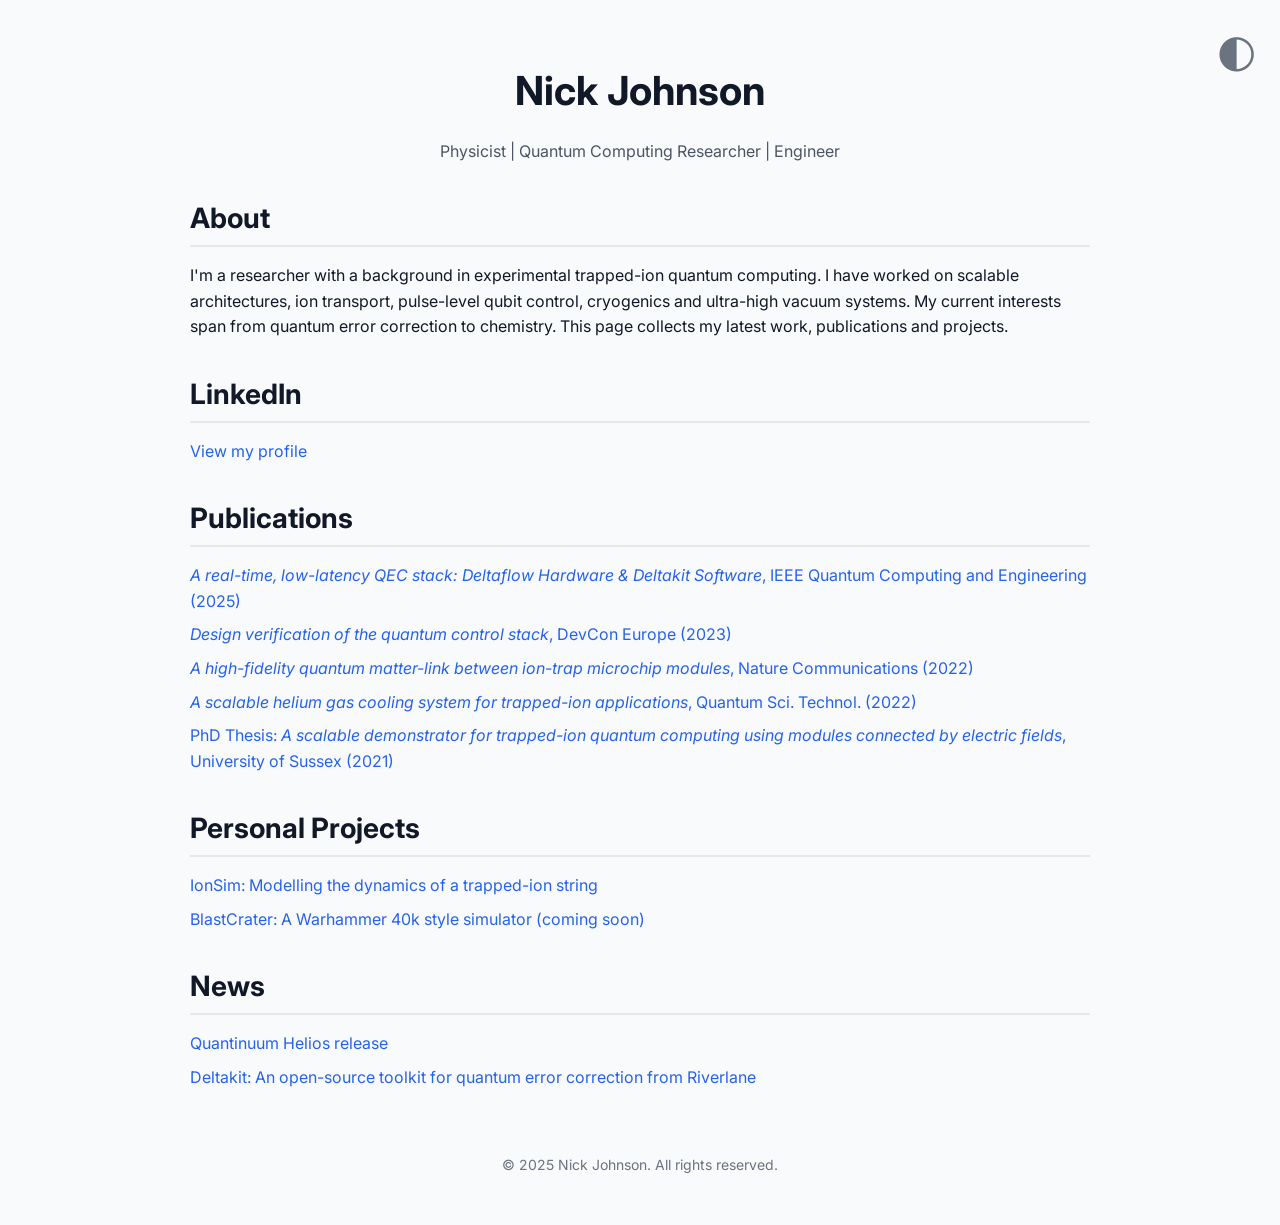
==== index.html @ 54531b84 "Updated publication link to IEEE poster paper to include URL" ====
<!DOCTYPE html>
<html lang="en">
<head>
  <meta charset="UTF-8">
  <meta name="viewport" content="width=device-width, initial-scale=1.0">
  <title>Nick Johnson</title>
  <link href="https://fonts.googleapis.com/css2?family=Inter:wght@400;600;700&display=swap" rel="stylesheet">
  <style>
    body {
      font-family: 'Inter', sans-serif;
      margin: 0;
      padding: 0;
      background-color: #f9fafb;
      color: #111827;
      line-height: 1.6;
      transition: background-color 0.3s, color 0.3s;
    }
    body.dark {
      background-color: #111827;
      color: #f3f4f6;
    }
    a {
      color: #2563eb;
      text-decoration: none;
      transition: color 0.3s;
    }
    body.dark a {
      color: #93c5fd;
    }
    a:hover {
      text-decoration: underline;
    }
    .container {
      max-width: 900px;
      margin: auto;
      padding: 2rem 1rem;
    }
    h1, h2 {
      margin-bottom: 0.5rem;
      font-weight: 700;
    }
    h1 {
      font-size: 2.5rem;
      text-align: center;
    }
    h2 {
      font-size: 1.75rem;
      margin-top: 2rem;
      border-bottom: 2px solid #e5e7eb;
      padding-bottom: 0.25rem;
    }
    body.dark h2 {
      border-color: #374151;
    }
    ul {
      list-style-type: none;
      padding-left: 0;
    }
    li {
      margin-bottom: 0.5rem;
    }
    .section {
      margin-bottom: 2rem;
    }
    .footer {
      text-align: center;
      font-size: 0.875rem;
      color: #6b7280;
      margin-top: 4rem;
      padding-bottom: 1rem;
    }
    body.dark .footer {
      color: #b4bbc7;
    }
    .toggle {
      position: fixed;
      top: 1rem;
      right: 1rem;
      background-color: transparent;
      color: #6b7280;
      border: none;
      padding: 0.5rem;
      border-radius: 50%;
      cursor: pointer;
      font-size: 2.8rem;
      transition: color 0.3s, transform 0.3s;
    }
    .toggle:hover {
      transform: scale(1.1);
    }
    body.dark .toggle {
      color: #d1d5db;
    }
    .subtitle {
      text-align: center;
      color: #4b5563; /* unchanged in light mode */
    }
    body.dark .subtitle {
      color: #b4bbc7; /* lighter grey in dark mode */
    }
    @media (max-width: 600px) {
      h1 {
        font-size: 2rem;
      }
      h2 {
        font-size: 1.5rem;
      }
      .toggle {
        font-size: 2.4rem;
      }
    }
  </style>
</head>
<body>
  <button class="toggle" id="themeToggle" aria-label="Toggle Dark Mode">◐</button>
  <div class="container">
    <header class="section">
      <h1>Nick Johnson</h1>
      <p class="subtitle">Physicist | Quantum Computing Researcher | Engineer</p>
    </header>

    <section class="section">
      <h2>About</h2>
      <p>I'm a researcher with a background in experimental trapped-ion quantum computing. I have worked on scalable architectures, ion transport, pulse-level qubit control, cryogenics and ultra-high vacuum systems. My current interests span from quantum error correction to chemistry. This page collects my latest work, publications and projects.</p>
    </section>

    <section class="section">
      <h2>LinkedIn</h2>
      <ul>
        <li><a href="https://www.linkedin.com/in/nickianjohnson/" target="_blank">View my profile</a></li>
      </ul>
    </section>

    <section class="section">
      <h2>Publications</h2>
      <ul>
        <li><a href="https://ieeexplore.ieee.org/document/11249874" target="_blank"><i>A real-time, low-latency QEC stack: Deltaflow Hardware & Deltakit Software</i>, IEEE Quantum Computing and Engineering (2025)</a></li>
        <li><a href="https://arxiv.org/abs/2310.05229" target="_blank"><i>Design verification of the quantum control stack</i>, DevCon Europe (2023)</a></li>
        <li><a href="https://www.nature.com/articles/s41467-022-35285-3" target="_blank"><i>A high-fidelity quantum matter-link between ion-trap microchip modules</i>, Nature Communications (2022)</a></li>
        <li><a href="https://iopscience.iop.org/article/10.1088/2058-9565/ac5d7d/meta" target="_blank"><i>A scalable helium gas cooling system for trapped-ion applications</i>, Quantum Sci. Technol. (2022)</a></li>
        <li><a href="https://sussex.figshare.com/articles/thesis/A_scalable_demonstrator_for_trapped-ion_quantum_computing_using_modules_connected_by_electric_fields/23487251?file=41195876" target="_blank">PhD Thesis: <i>A scalable demonstrator for trapped-ion quantum computing using modules connected by electric fields</i>, University of Sussex (2021)</a></li>
      </ul>
    </section>

    <section class="section">
      <h2>Personal Projects</h2>
      <ul>
        <li><a href="/ionsim" target="_blank">IonSim: Modelling the dynamics of a trapped-ion string</a></li>
        <li><a href="https://blastcrater.net" target="_blank">BlastCrater: A Warhammer 40k style simulator (coming soon)</a></li>
      </ul>
    </section>

    <section class="section">
      <h2>News</h2>
      <ul>
        <li><a href="https://www.quantinuum.com/blog/introducing-helios-the-most-accurate-quantum-computer-in-the-world" target="_blank">Quantinuum Helios release</a></li>
        <li><a href="https://deltakit.riverlane.com/" target="_blank">Deltakit: An open-source toolkit for quantum error correction from Riverlane</a></li>
      </ul>
    </section>

    <footer class="footer">
      © 2025 Nick Johnson. All rights reserved.
    </footer>
  </div>
  <script>
    const toggleButton = document.getElementById('themeToggle');
    function updateIcon() {
      toggleButton.textContent = document.body.classList.contains('dark') ? '◑' : '◐';
    }
    function toggleDarkMode() {
      document.body.classList.toggle('dark');
      localStorage.setItem('darkMode', document.body.classList.contains('dark'));
      updateIcon();
    }
    toggleButton.addEventListener('click', toggleDarkMode);
    if (localStorage.getItem('darkMode') === 'true') {
      document.body.classList.add('dark');
    }
    updateIcon();
  </script>
</body>
</html>
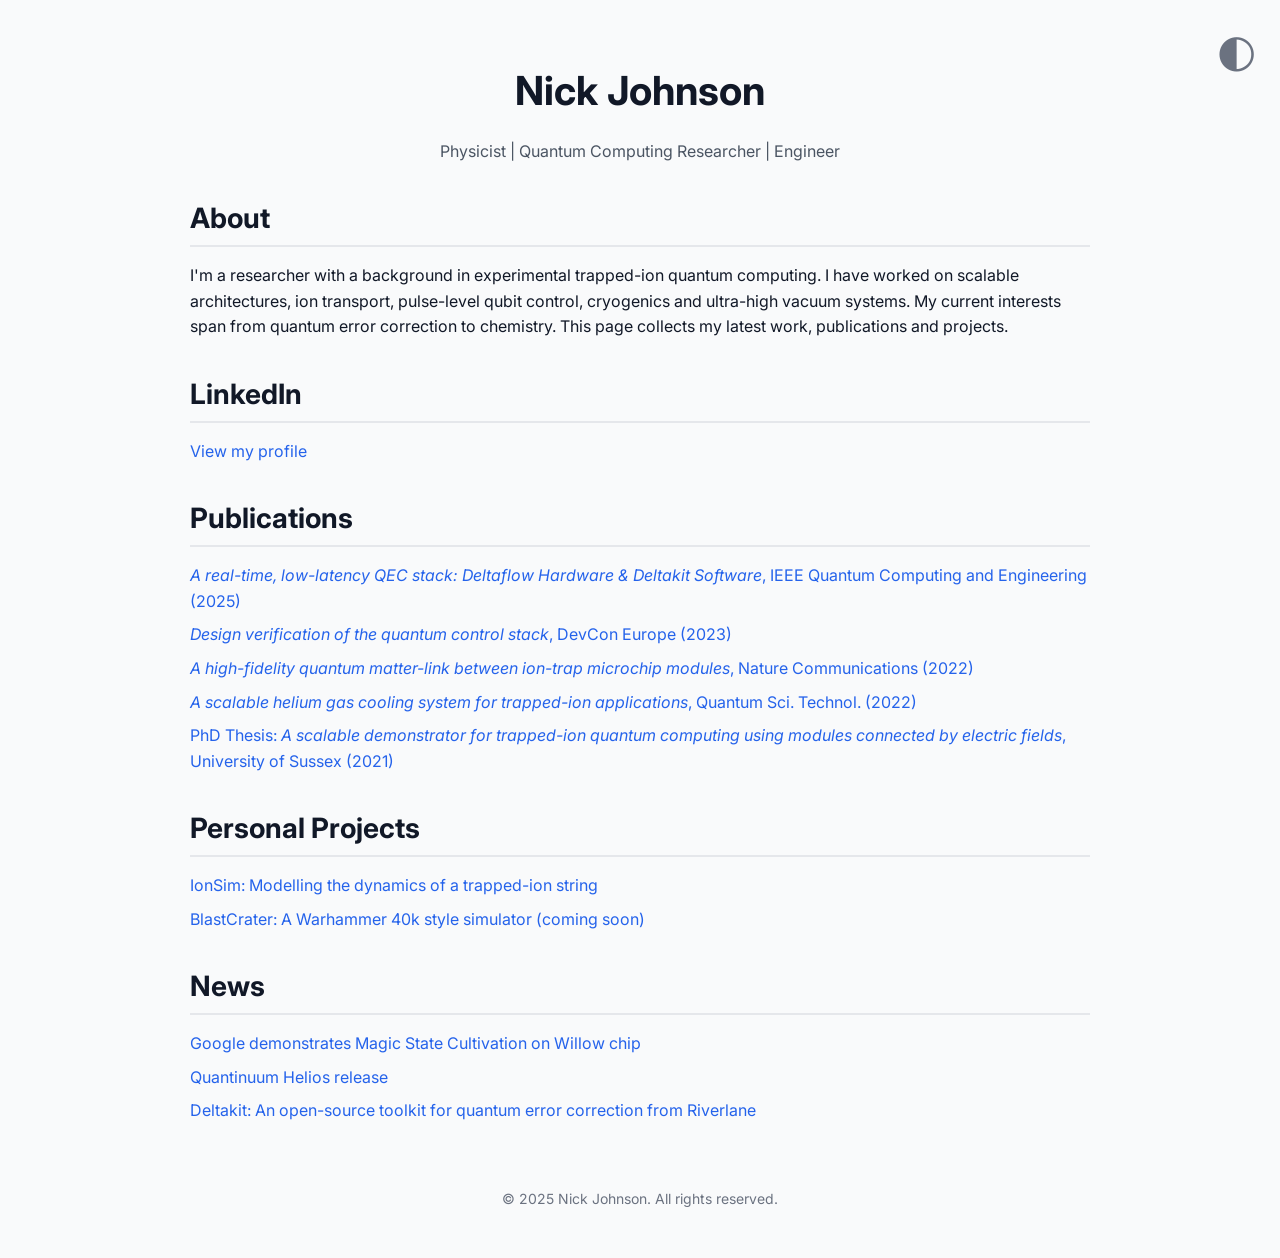
==== commit 6a5c5a75: "Add news link for Google Magic State Cultivation" ====
--- a/index.html
+++ b/index.html
@@ -153,6 +153,7 @@
     <section class="section">
       <h2>News</h2>
       <ul>
+        <li><a href="https://www.linkedin.com/posts/emmarosenfeld_im-excited-to-announce-our-latest-work-on-activity-7406871333004881920-wS8f/" target="_blank">Google demonstrates Magic State Cultivation on Willow chip</a></li>
         <li><a href="https://www.quantinuum.com/blog/introducing-helios-the-most-accurate-quantum-computer-in-the-world" target="_blank">Quantinuum Helios release</a></li>
         <li><a href="https://deltakit.riverlane.com/" target="_blank">Deltakit: An open-source toolkit for quantum error correction from Riverlane</a></li>
       </ul>
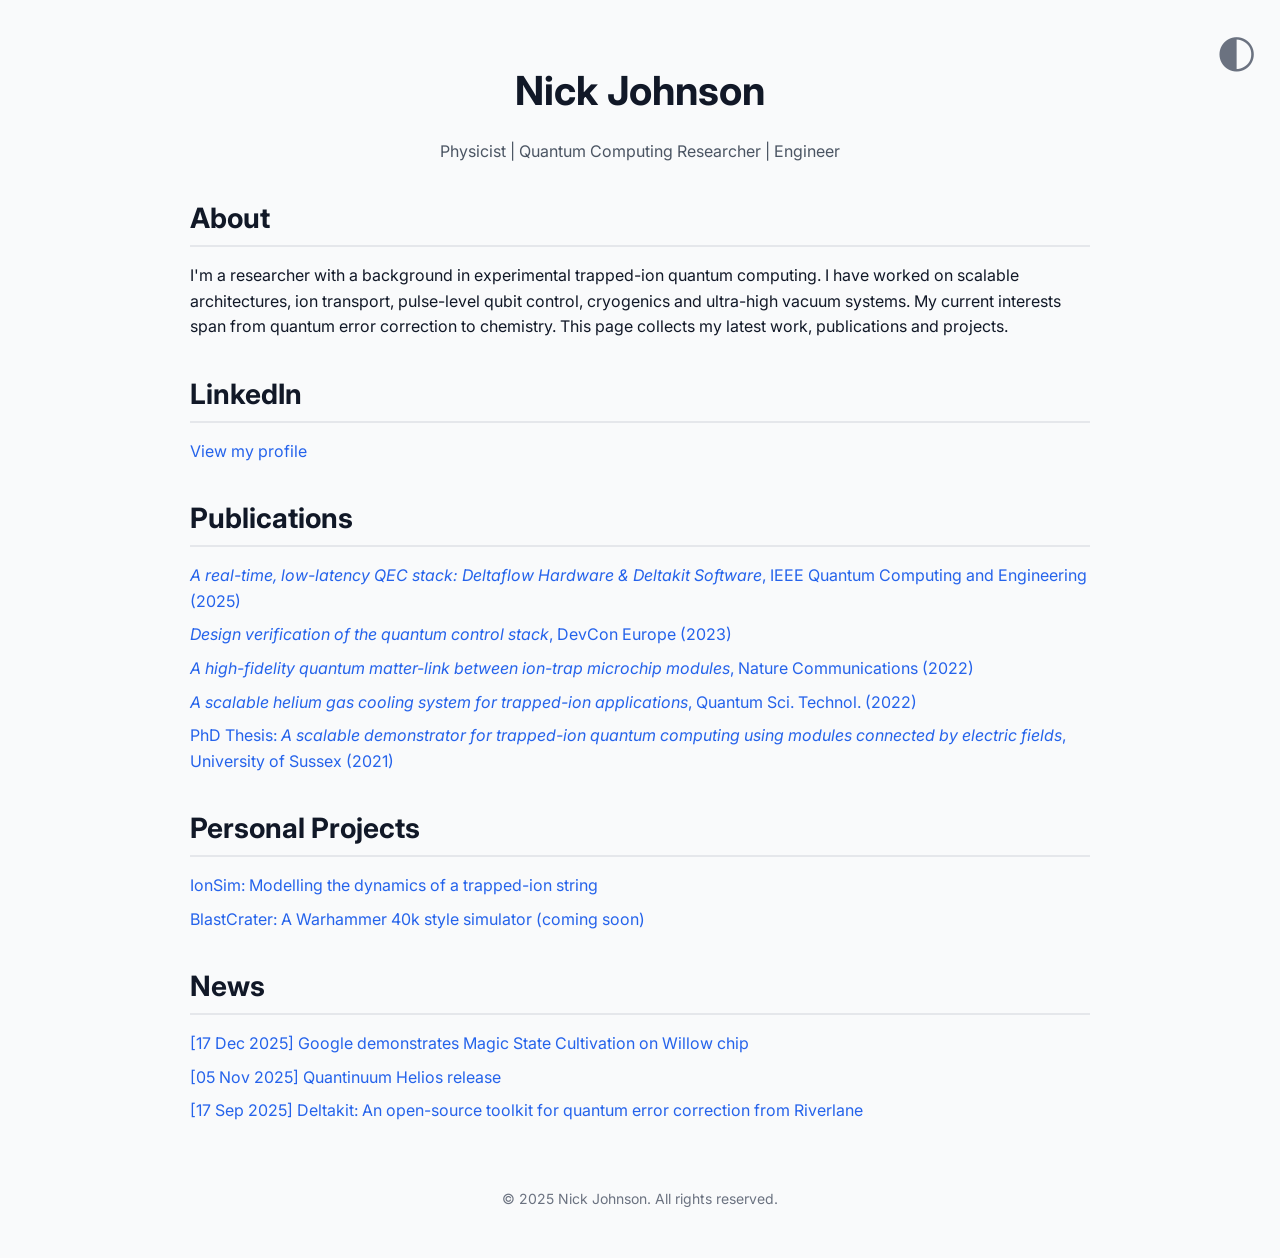
==== commit 76ab9e8e: "Update news links with new dates and URLs" ====
--- a/index.html
+++ b/index.html
@@ -93,7 +93,7 @@
     }
     .subtitle {
       text-align: center;
-      color: #4b5563; /* unchanged in light mode */
+      color: #4b5563; /* doesn't change in light mode */
     }
     body.dark .subtitle {
       color: #b4bbc7; /* lighter grey in dark mode */
@@ -153,9 +153,9 @@
     <section class="section">
       <h2>News</h2>
       <ul>
-        <li><a href="https://www.linkedin.com/posts/emmarosenfeld_im-excited-to-announce-our-latest-work-on-activity-7406871333004881920-wS8f/" target="_blank">Google demonstrates Magic State Cultivation on Willow chip</a></li>
-        <li><a href="https://www.quantinuum.com/blog/introducing-helios-the-most-accurate-quantum-computer-in-the-world" target="_blank">Quantinuum Helios release</a></li>
-        <li><a href="https://deltakit.riverlane.com/" target="_blank">Deltakit: An open-source toolkit for quantum error correction from Riverlane</a></li>
+        <li><a href="https://www.linkedin.com/posts/emmarosenfeld_im-excited-to-announce-our-latest-work-on-activity-7406871333004881920-wS8f/" target="_blank">[17 Dec 2025] Google demonstrates Magic State Cultivation on Willow chip</a></li>
+        <li><a href="https://www.quantinuum.com/blog/introducing-helios-the-most-accurate-quantum-computer-in-the-world" target="_blank">[05 Nov 2025] Quantinuum Helios release</a></li>
+        <li><a href="https://www.riverlane.com/deltakit" target="_blank">[17 Sep 2025] Deltakit: An open-source toolkit for quantum error correction from Riverlane</a></li>
       </ul>
     </section>
 
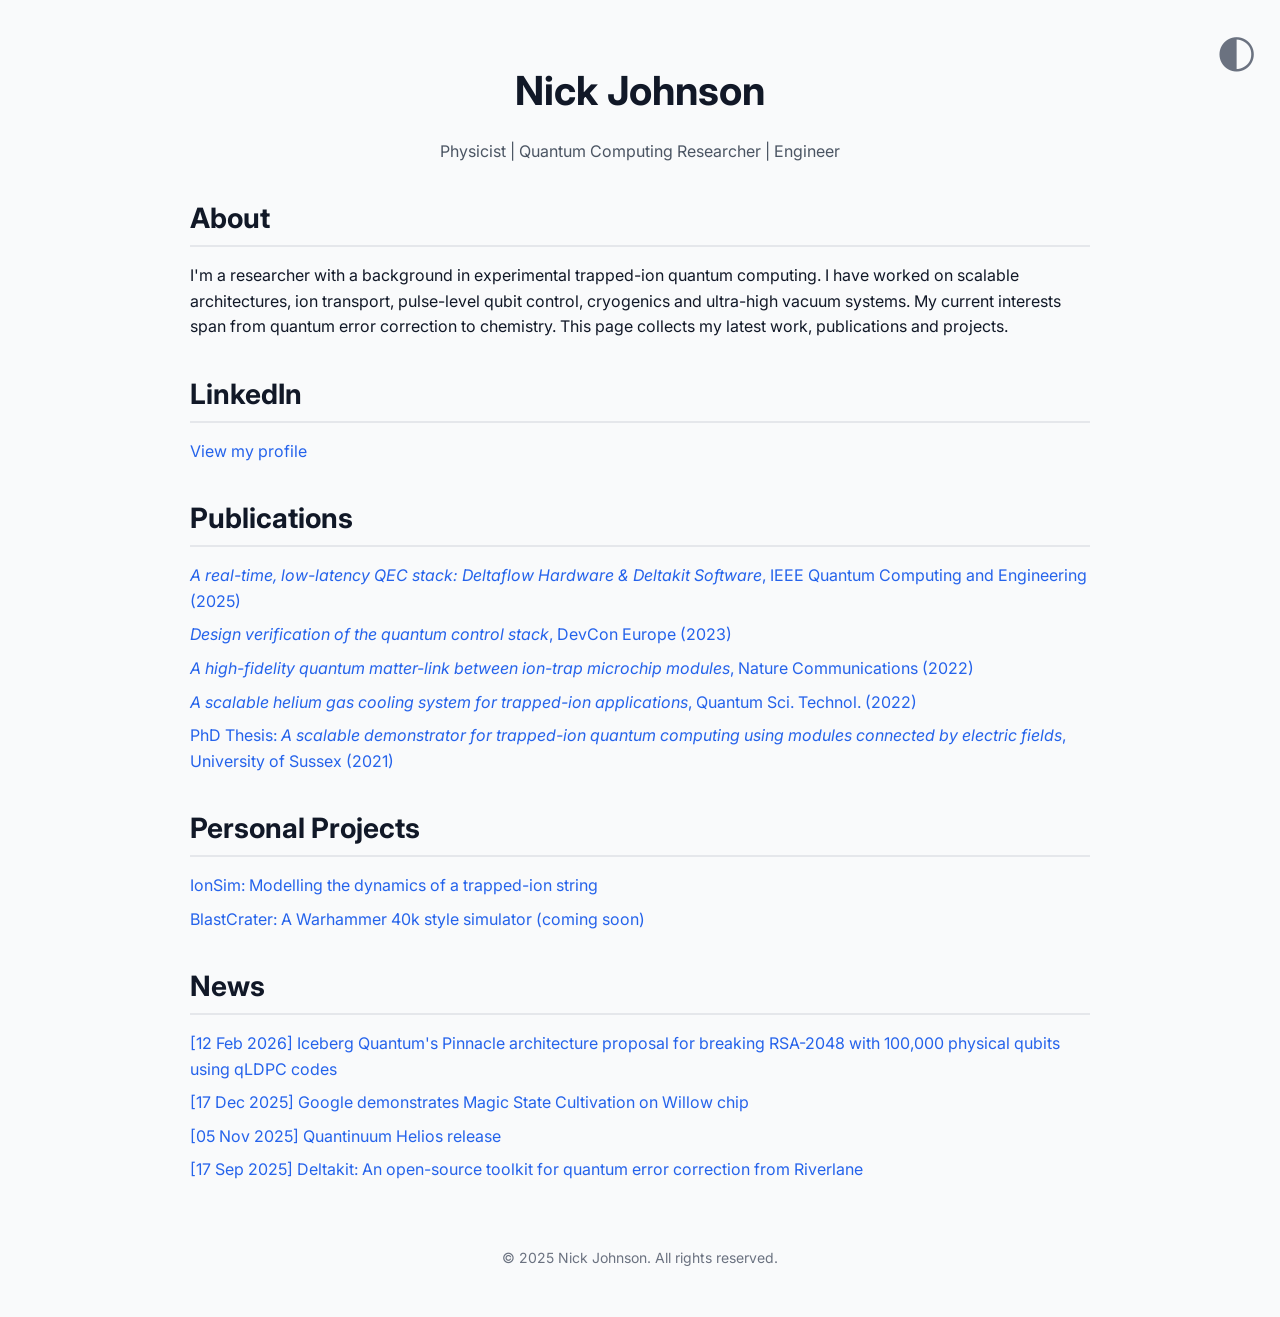
==== commit 2463e548: "Add news item about Iceberg Quantum's architecture proposal" ====
--- a/index.html
+++ b/index.html
@@ -1,6 +1,16 @@
 <!DOCTYPE html>
 <html lang="en">
 <head>
+  <!-- Google tag (gtag.js) -->
+  <script async src="https://www.googletagmanager.com/gtag/js?id=G-VW1NP9LJGQ"></script>
+  <script>
+    window.dataLayer = window.dataLayer || [];
+    function gtag(){dataLayer.push(arguments);}
+    gtag('js', new Date());
+  
+    gtag('config', 'G-VW1NP9LJGQ');
+  </script>
+  
   <meta charset="UTF-8">
   <meta name="viewport" content="width=device-width, initial-scale=1.0">
   <title>Nick Johnson</title>
@@ -153,6 +163,7 @@
     <section class="section">
       <h2>News</h2>
       <ul>
+        <li><a href="https://arxiv.org/abs/2602.11457" target="_blank">[12 Feb 2026] Iceberg Quantum's Pinnacle architecture proposal for breaking RSA-2048 with 100,000 physical qubits using qLDPC codes</a></li>
         <li><a href="https://www.linkedin.com/posts/emmarosenfeld_im-excited-to-announce-our-latest-work-on-activity-7406871333004881920-wS8f/" target="_blank">[17 Dec 2025] Google demonstrates Magic State Cultivation on Willow chip</a></li>
         <li><a href="https://www.quantinuum.com/blog/introducing-helios-the-most-accurate-quantum-computer-in-the-world" target="_blank">[05 Nov 2025] Quantinuum Helios release</a></li>
         <li><a href="https://www.riverlane.com/deltakit" target="_blank">[17 Sep 2025] Deltakit: An open-source toolkit for quantum error correction from Riverlane</a></li>
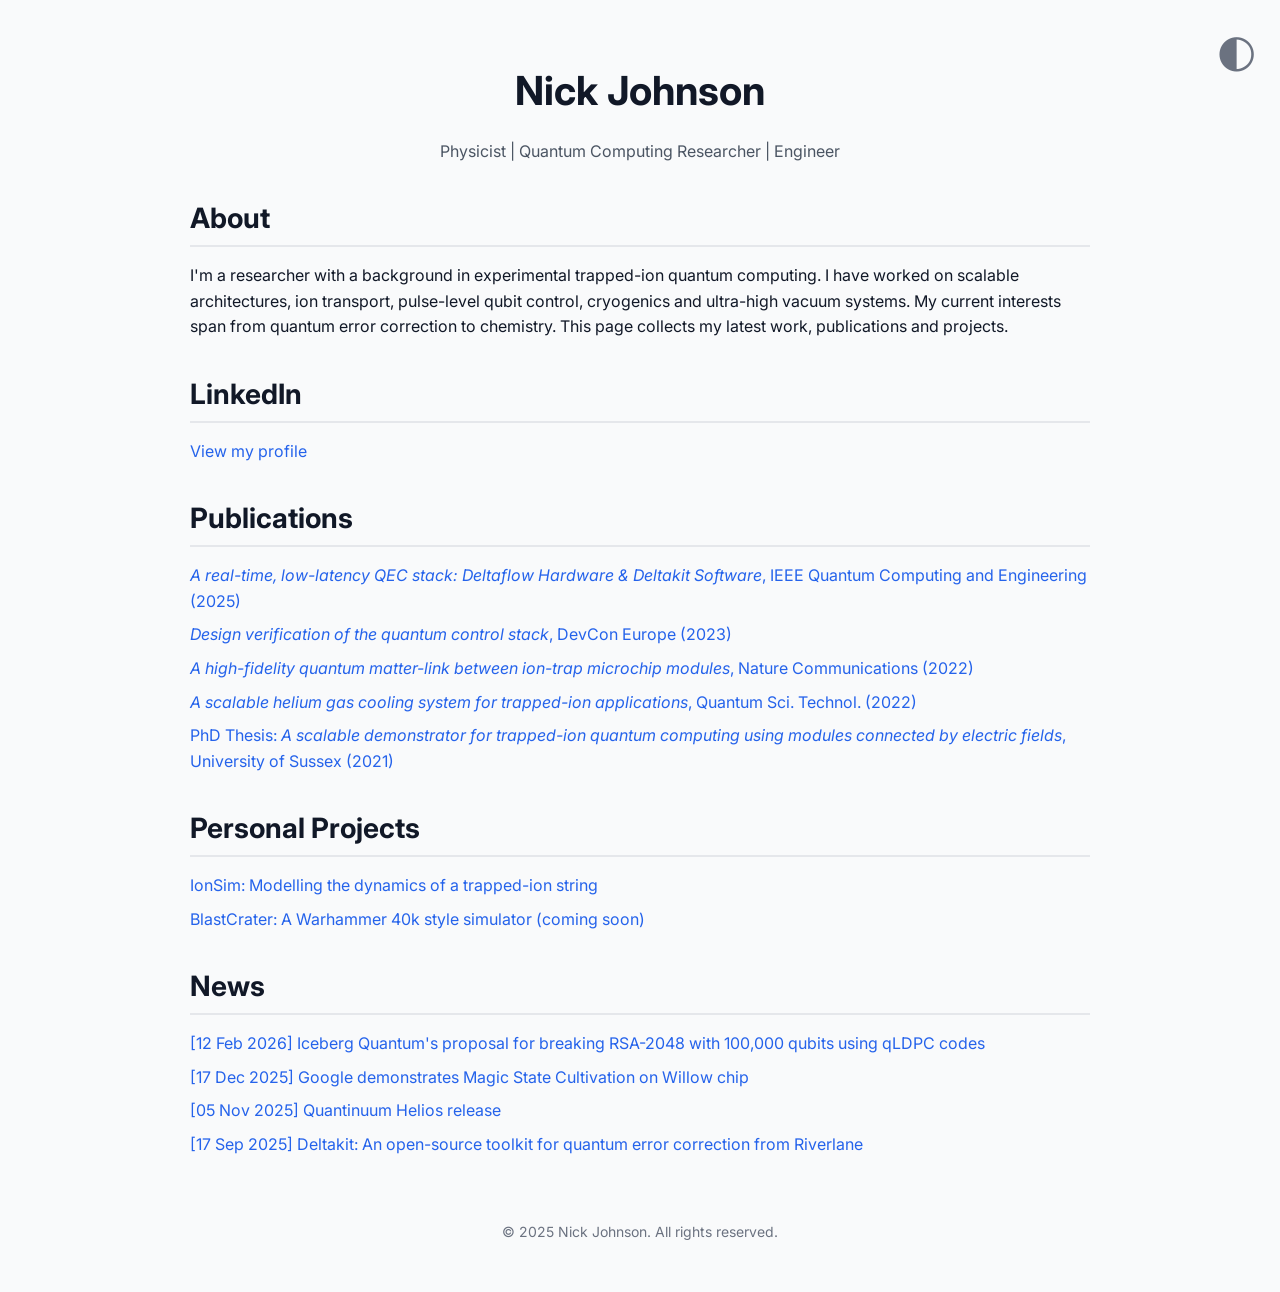
==== commit 010848a2: "Simplify news article link description" ====
--- a/index.html
+++ b/index.html
@@ -163,7 +163,7 @@
     <section class="section">
       <h2>News</h2>
       <ul>
-        <li><a href="https://arxiv.org/abs/2602.11457" target="_blank">[12 Feb 2026] Iceberg Quantum's Pinnacle architecture proposal for breaking RSA-2048 with 100,000 physical qubits using qLDPC codes</a></li>
+        <li><a href="https://arxiv.org/abs/2602.11457" target="_blank">[12 Feb 2026] Iceberg Quantum's proposal for breaking RSA-2048 with 100,000 qubits using qLDPC codes</a></li>
         <li><a href="https://www.linkedin.com/posts/emmarosenfeld_im-excited-to-announce-our-latest-work-on-activity-7406871333004881920-wS8f/" target="_blank">[17 Dec 2025] Google demonstrates Magic State Cultivation on Willow chip</a></li>
         <li><a href="https://www.quantinuum.com/blog/introducing-helios-the-most-accurate-quantum-computer-in-the-world" target="_blank">[05 Nov 2025] Quantinuum Helios release</a></li>
         <li><a href="https://www.riverlane.com/deltakit" target="_blank">[17 Sep 2025] Deltakit: An open-source toolkit for quantum error correction from Riverlane</a></li>
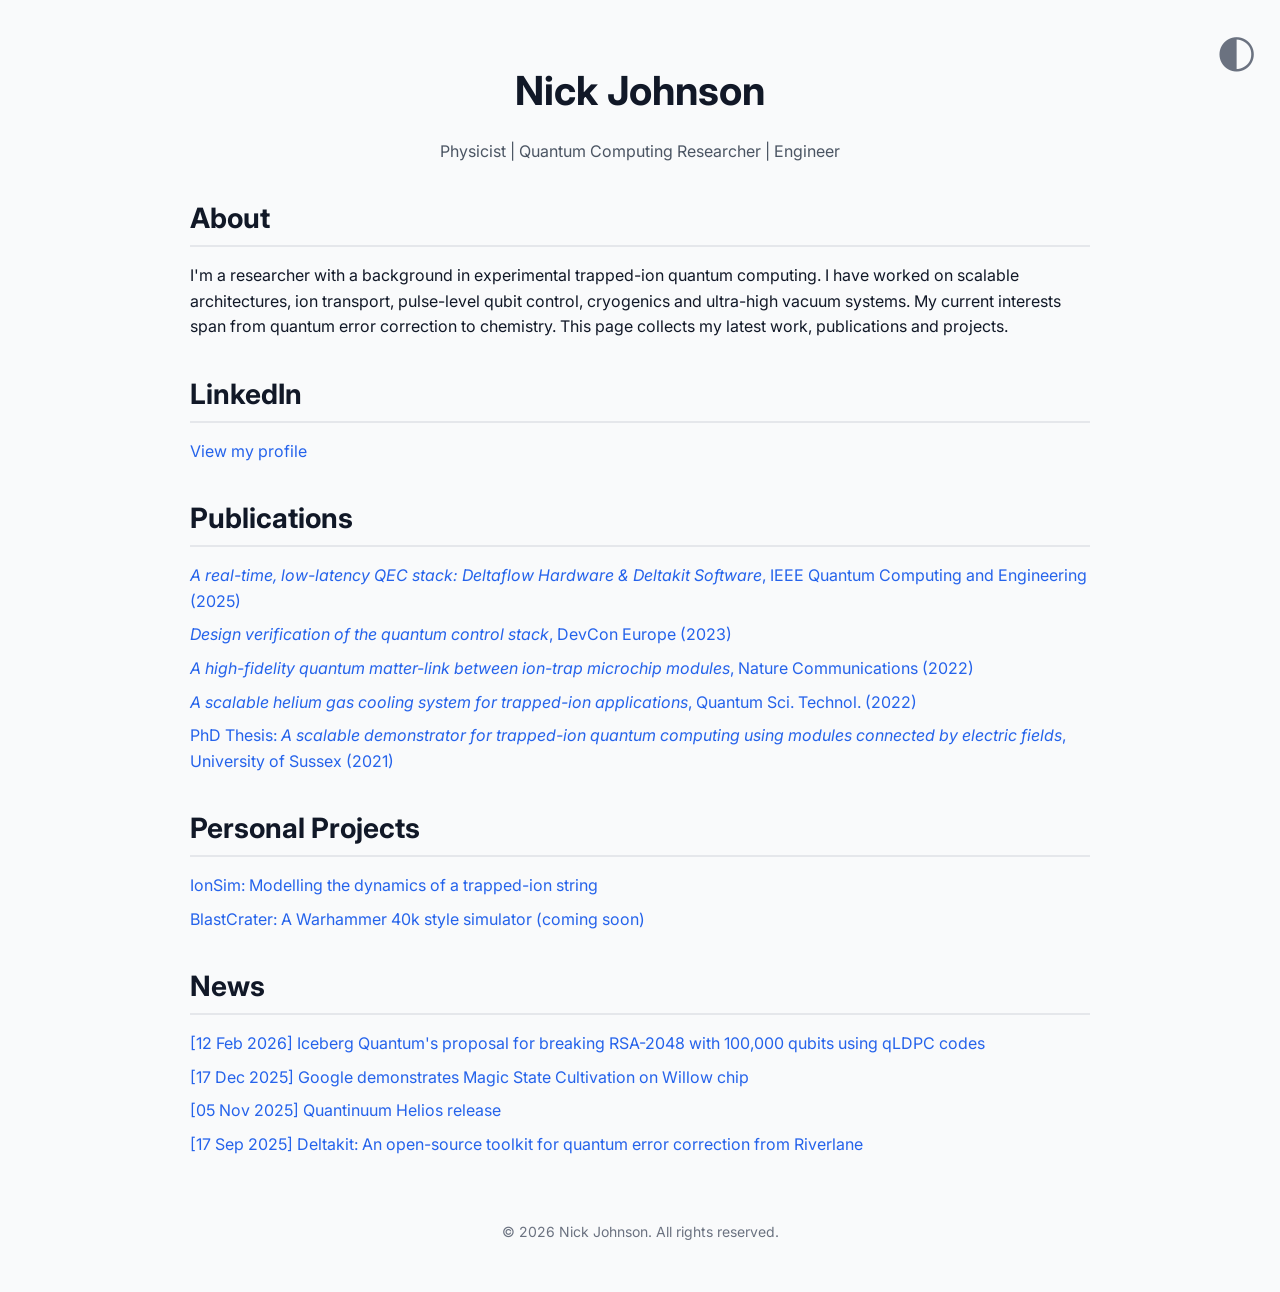
==== commit 03a9e435: "Update copyright year in footer to 2026" ====
--- a/index.html
+++ b/index.html
@@ -171,7 +171,7 @@
     </section>
 
     <footer class="footer">
-      © 2025 Nick Johnson. All rights reserved.
+      © 2026 Nick Johnson. All rights reserved.
     </footer>
   </div>
   <script>
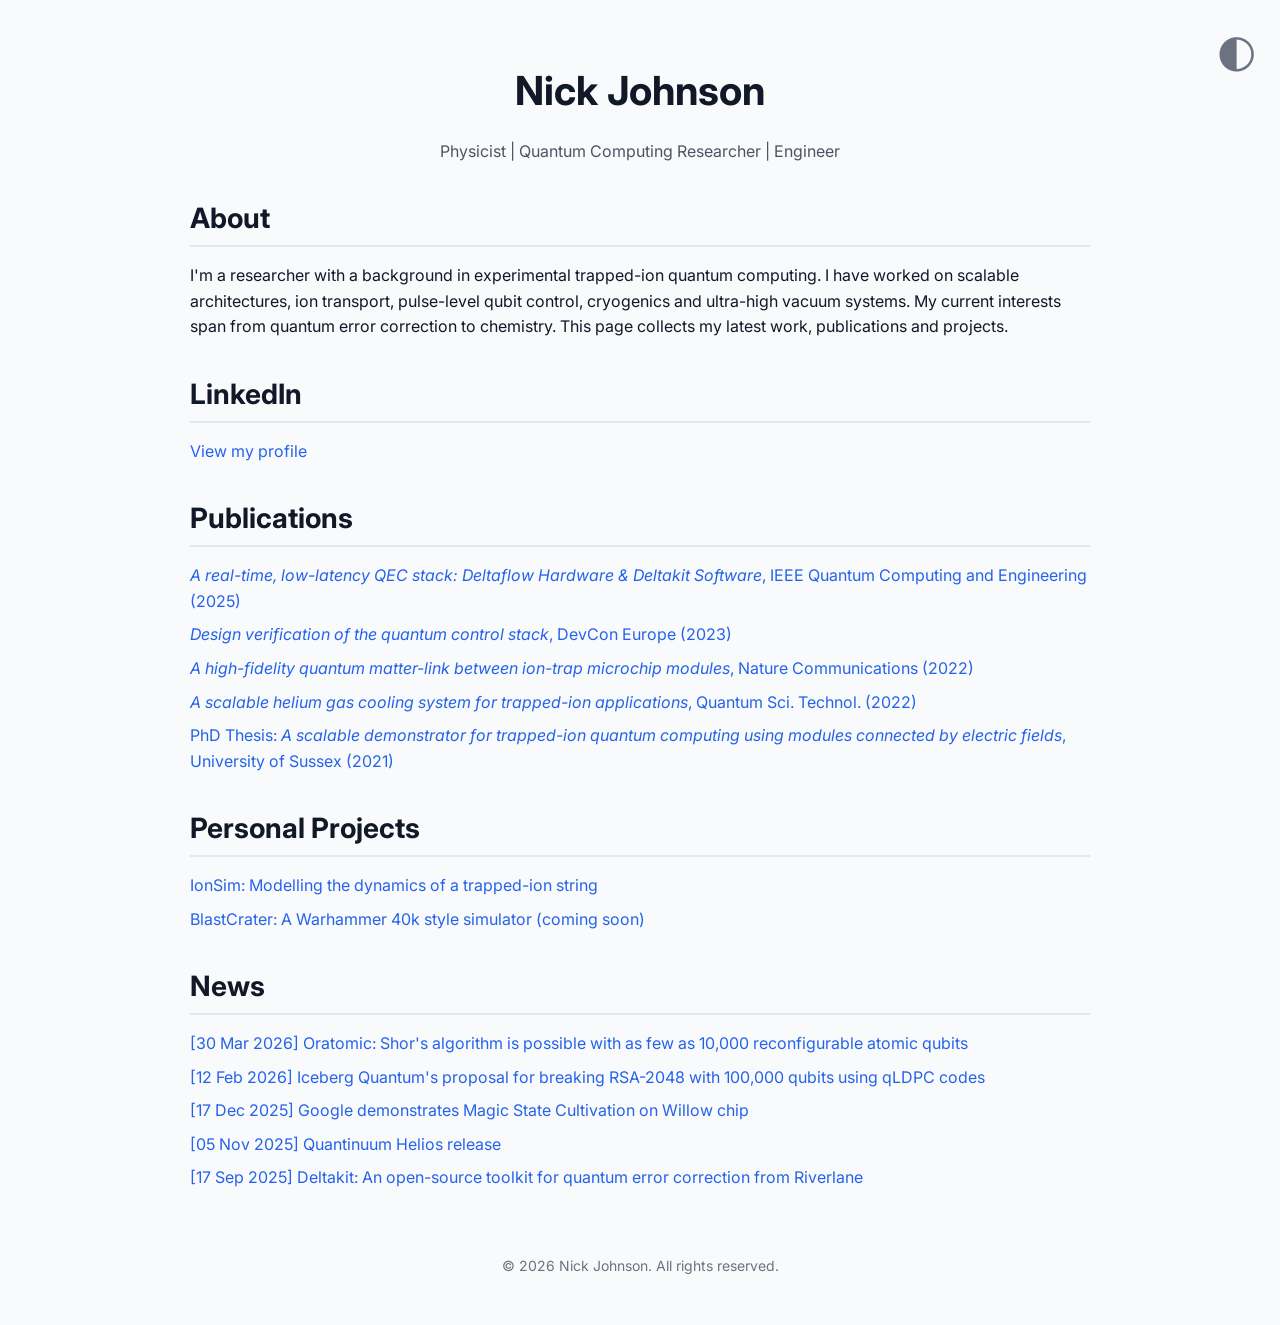
==== commit d6497a16: "Add news item about Oratomic's proposal for Shor's algorithm with 10k qubits" ====
--- a/index.html
+++ b/index.html
@@ -163,6 +163,7 @@
     <section class="section">
       <h2>News</h2>
       <ul>
+        <li><a href="https://arxiv.org/abs/2603.28627" target="_blank">[30 Mar 2026] Oratomic: Shor's algorithm is possible with as few as 10,000 reconfigurable atomic qubits</a></li>
         <li><a href="https://arxiv.org/abs/2602.11457" target="_blank">[12 Feb 2026] Iceberg Quantum's proposal for breaking RSA-2048 with 100,000 qubits using qLDPC codes</a></li>
         <li><a href="https://www.linkedin.com/posts/emmarosenfeld_im-excited-to-announce-our-latest-work-on-activity-7406871333004881920-wS8f/" target="_blank">[17 Dec 2025] Google demonstrates Magic State Cultivation on Willow chip</a></li>
         <li><a href="https://www.quantinuum.com/blog/introducing-helios-the-most-accurate-quantum-computer-in-the-world" target="_blank">[05 Nov 2025] Quantinuum Helios release</a></li>
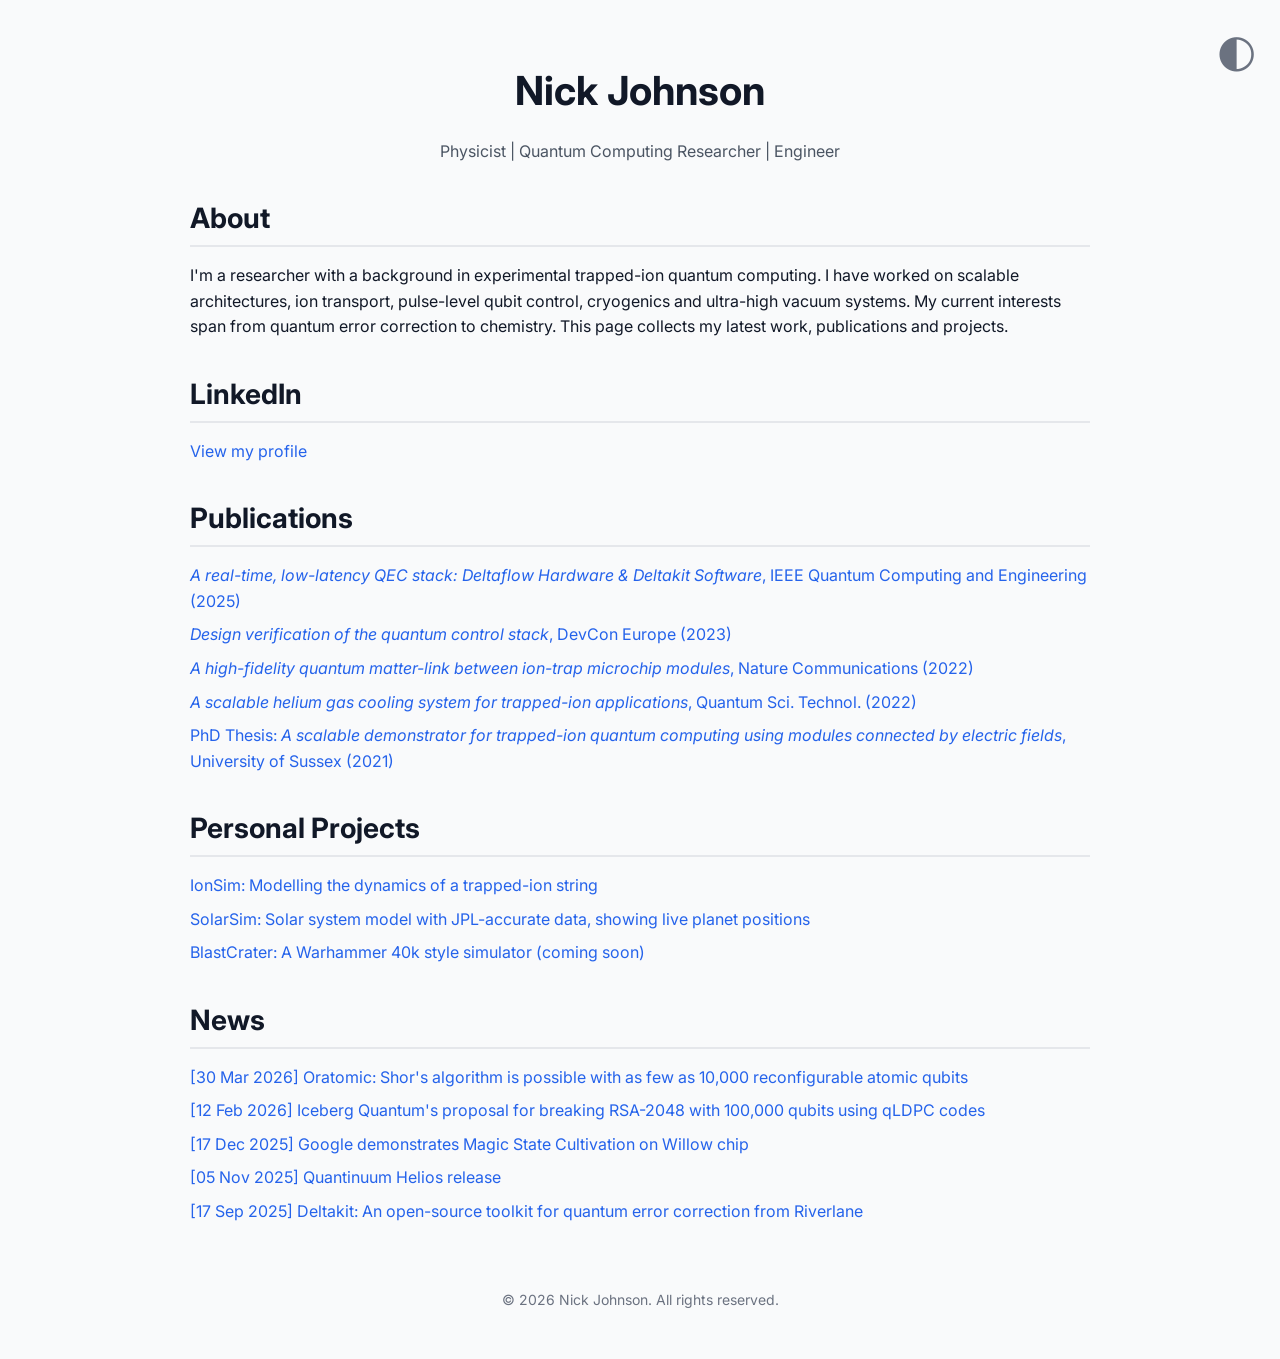
==== commit d7e7ba10: "Add SolarSim project link to personal projects section" ====
--- a/index.html
+++ b/index.html
@@ -156,6 +156,7 @@
       <h2>Personal Projects</h2>
       <ul>
         <li><a href="/ionsim" target="_blank">IonSim: Modelling the dynamics of a trapped-ion string</a></li>
+        <li><a href="/solarsim" target="_blank">SolarSim: Solar system model with JPL-accurate data, showing live planet positions</a></li>
         <li><a href="https://blastcrater.net" target="_blank">BlastCrater: A Warhammer 40k style simulator (coming soon)</a></li>
       </ul>
     </section>
